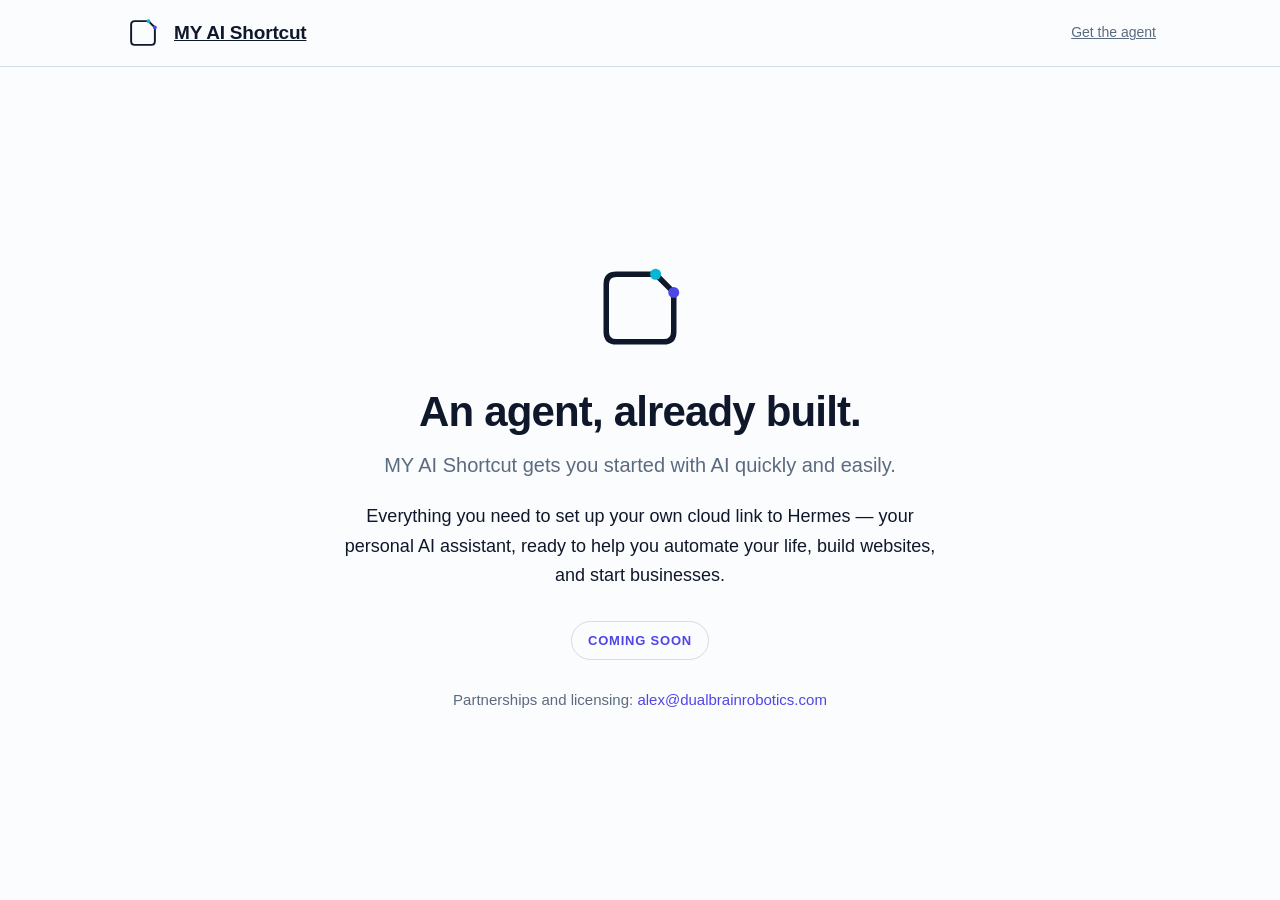
==== index.html @ 80eaa5cc "Add header lockup and hero mark" ====
<!DOCTYPE html>
<html lang="en">
<head>
<meta charset="utf-8" />
<meta name="viewport" content="width=device-width, initial-scale=1" />
<title>MY AI Shortcut — coming soon</title>
<meta name="description" content="MY AI Shortcut — an agent, already built. Coming soon." />
<style>
  :root {
    --ink: #0F172A;
    --muted: #5B6B7F;
    --hairline: #D3DCE8;
    --bg: #FBFCFE;
    --accent: #4F46E6;
  }
  * { box-sizing: border-box; }
  body {
    margin: 0;
    background: var(--bg);
    color: var(--ink);
    font-family: -apple-system, BlinkMacSystemFont, "Segoe UI", Roboto, Helvetica, Arial, sans-serif;
    font-size: 17px;
    line-height: 1.65;
    -webkit-font-smoothing: antialiased;
  }
  header { border-bottom: 1px solid var(--hairline); }
  .nav {
    max-width: 1080px; margin: 0 auto; padding: 14px 24px;
    display: flex; align-items: center; justify-content: space-between; gap: 16px;
  }
  .brand { display: flex; align-items: center; gap: 12px; color: var(--ink); font-weight: 700; font-size: 19px; letter-spacing: -0.01em; }
  .brand:hover { text-decoration: none; }
  .brand .mark { width: 38px; height: 38px; display: block; }
  .links { font-size: 14px; }
  .links a { color: var(--muted); }
  .links a:hover { color: var(--ink); }
  main {
    min-height: calc(100vh - 67px);
    display: flex; align-items: center; justify-content: center;
    padding: 48px 24px;
  }
  .card { text-align: center; max-width: 620px; }
  .hero-mark { width: 108px; height: 108px; display: block; margin: 0 auto 26px; }
  h1 { font-size: 42px; line-height: 1.12; letter-spacing: -0.02em; margin: 0 0 14px; }
  .tagline { color: var(--muted); font-size: 20px; margin: 0 0 20px; }
  .concept { font-size: 18px; margin: 0 0 30px; }
  .soon {
    display: inline-block; font-size: 13px; font-weight: 600;
    letter-spacing: 0.06em; text-transform: uppercase; color: var(--accent);
    border: 1px solid var(--hairline); border-radius: 999px; padding: 8px 16px; margin: 0 0 28px;
  }
  .contact { color: var(--muted); font-size: 15px; margin: 0; }
  .contact a { color: var(--accent); text-decoration: none; }
</style>
</head>
<body>
  <header>
    <div class="nav">
      <a class="brand" href="#top">
        <svg class="mark" viewBox="0 0 512 512" aria-hidden="true">
          <path d="M 144 96 H 330 L 416 182 V 368 Q 416 416 368 416 H 144 Q 96 416 96 368 V 144 Q 96 96 144 96 Z"
                fill="none" stroke="#0F172A" stroke-width="26" stroke-linejoin="round"/>
          <circle cx="330" cy="96" r="26" fill="#06B7D4"/>
          <circle cx="416" cy="182" r="26" fill="#4F46E6"/>
        </svg>
        <span>MY AI Shortcut</span>
      </a>
      <nav class="links"><a href="#get">Get the agent</a></nav>
    </div>
  </header>
  <main id="top">
    <div class="card">
      <svg class="hero-mark" viewBox="0 0 512 512" aria-hidden="true">
        <path d="M 144 96 H 330 L 416 182 V 368 Q 416 416 368 416 H 144 Q 96 416 96 368 V 144 Q 96 96 144 96 Z"
              fill="none" stroke="#0F172A" stroke-width="26" stroke-linejoin="round"/>
        <circle cx="330" cy="96" r="26" fill="#06B7D4"/>
        <circle cx="416" cy="182" r="26" fill="#4F46E6"/>
      </svg>
      <h1 id="get">An agent, already built.</h1>
      <p class="tagline">MY AI Shortcut gets you started with AI quickly and easily.</p>
      <p class="concept">Everything you need to set up your own cloud link to Hermes — your
        personal AI assistant, ready to help you automate your life, build websites, and
        start businesses.</p>
      <span class="soon">Coming soon</span>
      <p class="contact">Partnerships and licensing: <a href="mailto:alex@dualbrainrobotics.com">alex@dualbrainrobotics.com</a></p>
    </div>
  </main>
</body>
</html>
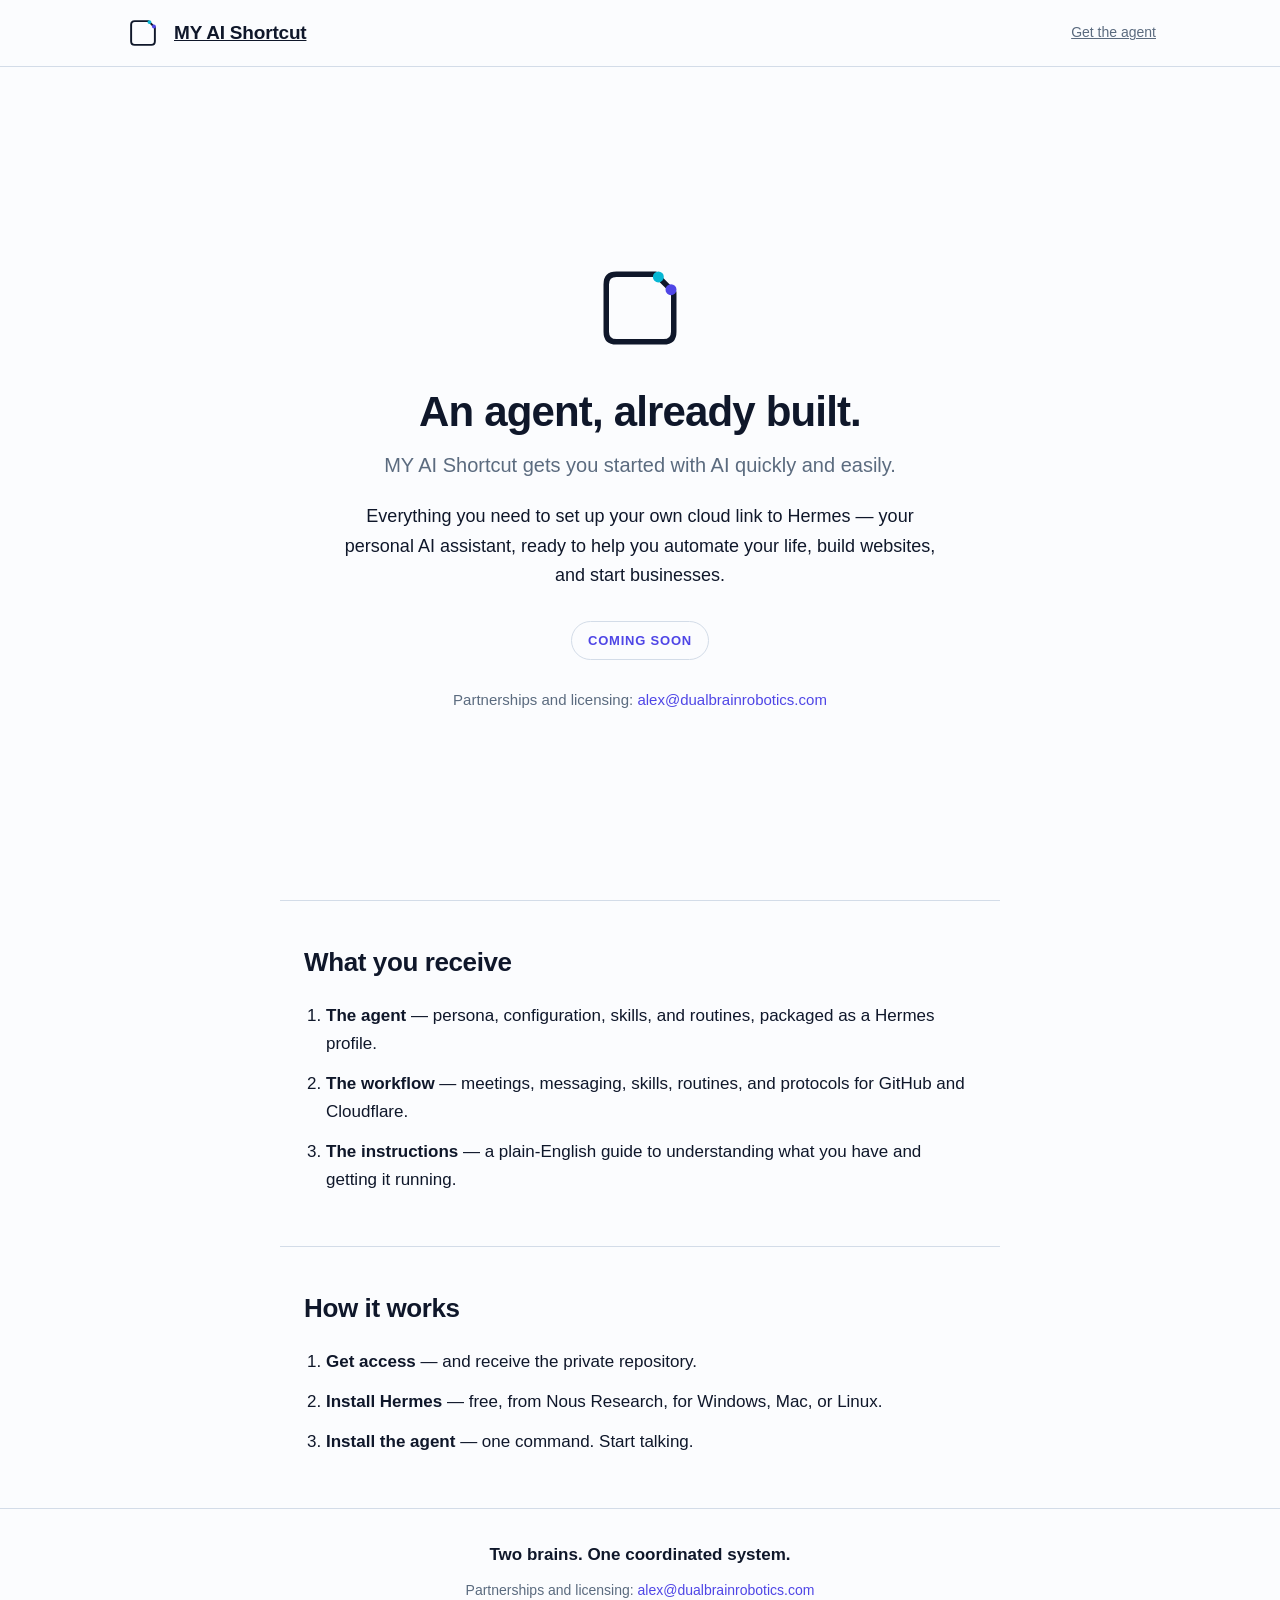
==== commit 5d9fb963: "Refined mark dots; add receive/how-it-works sections" ====
--- a/index.html
+++ b/index.html
@@ -51,6 +51,14 @@
   }
   .contact { color: var(--muted); font-size: 15px; margin: 0; }
   .contact a { color: var(--accent); text-decoration: none; }
+  .block { max-width: 720px; margin: 0 auto; padding: 40px 24px; border-top: 1px solid var(--hairline); }
+  .block h2 { font-size: 26px; letter-spacing: -0.015em; margin: 0 0 18px; }
+  .block ol { margin: 0; padding-left: 22px; }
+  .block li { margin: 0 0 12px; }
+  footer { border-top: 1px solid var(--hairline); padding: 32px 24px 48px; text-align: center; }
+  .slogan { font-weight: 700; margin: 0 0 10px; }
+  .foot-contact { color: var(--muted); font-size: 14px; margin: 0; }
+  .foot-contact a { color: var(--accent); text-decoration: none; }
 </style>
 </head>
 <body>
@@ -60,8 +68,8 @@
         <svg class="mark" viewBox="0 0 512 512" aria-hidden="true">
           <path d="M 144 96 H 330 L 416 182 V 368 Q 416 416 368 416 H 144 Q 96 416 96 368 V 144 Q 96 96 144 96 Z"
                 fill="none" stroke="#0F172A" stroke-width="26" stroke-linejoin="round"/>
-          <circle cx="330" cy="96" r="26" fill="#06B7D4"/>
-          <circle cx="416" cy="182" r="26" fill="#4F46E6"/>
+          <circle cx="343" cy="109" r="26" fill="#06B7D4"/>
+          <circle cx="403" cy="169" r="26" fill="#4F46E6"/>
         </svg>
         <span>MY AI Shortcut</span>
       </a>
@@ -73,8 +81,8 @@
       <svg class="hero-mark" viewBox="0 0 512 512" aria-hidden="true">
         <path d="M 144 96 H 330 L 416 182 V 368 Q 416 416 368 416 H 144 Q 96 416 96 368 V 144 Q 96 96 144 96 Z"
               fill="none" stroke="#0F172A" stroke-width="26" stroke-linejoin="round"/>
-        <circle cx="330" cy="96" r="26" fill="#06B7D4"/>
-        <circle cx="416" cy="182" r="26" fill="#4F46E6"/>
+        <circle cx="343" cy="109" r="26" fill="#06B7D4"/>
+        <circle cx="403" cy="169" r="26" fill="#4F46E6"/>
       </svg>
       <h1 id="get">An agent, already built.</h1>
       <p class="tagline">MY AI Shortcut gets you started with AI quickly and easily.</p>
@@ -85,5 +93,28 @@
       <p class="contact">Partnerships and licensing: <a href="mailto:alex@dualbrainrobotics.com">alex@dualbrainrobotics.com</a></p>
     </div>
   </main>
+
+  <section class="block">
+    <h2>What you receive</h2>
+    <ol>
+      <li><strong>The agent</strong> — persona, configuration, skills, and routines, packaged as a Hermes profile.</li>
+      <li><strong>The workflow</strong> — meetings, messaging, skills, routines, and protocols for GitHub and Cloudflare.</li>
+      <li><strong>The instructions</strong> — a plain-English guide to understanding what you have and getting it running.</li>
+    </ol>
+  </section>
+
+  <section class="block">
+    <h2>How it works</h2>
+    <ol>
+      <li><strong>Get access</strong> — and receive the private repository.</li>
+      <li><strong>Install Hermes</strong> — free, from Nous Research, for Windows, Mac, or Linux.</li>
+      <li><strong>Install the agent</strong> — one command. Start talking.</li>
+    </ol>
+  </section>
+
+  <footer>
+    <p class="slogan">Two brains. One coordinated system.</p>
+    <p class="foot-contact">Partnerships and licensing: <a href="mailto:alex@dualbrainrobotics.com">alex@dualbrainrobotics.com</a></p>
+  </footer>
 </body>
 </html>
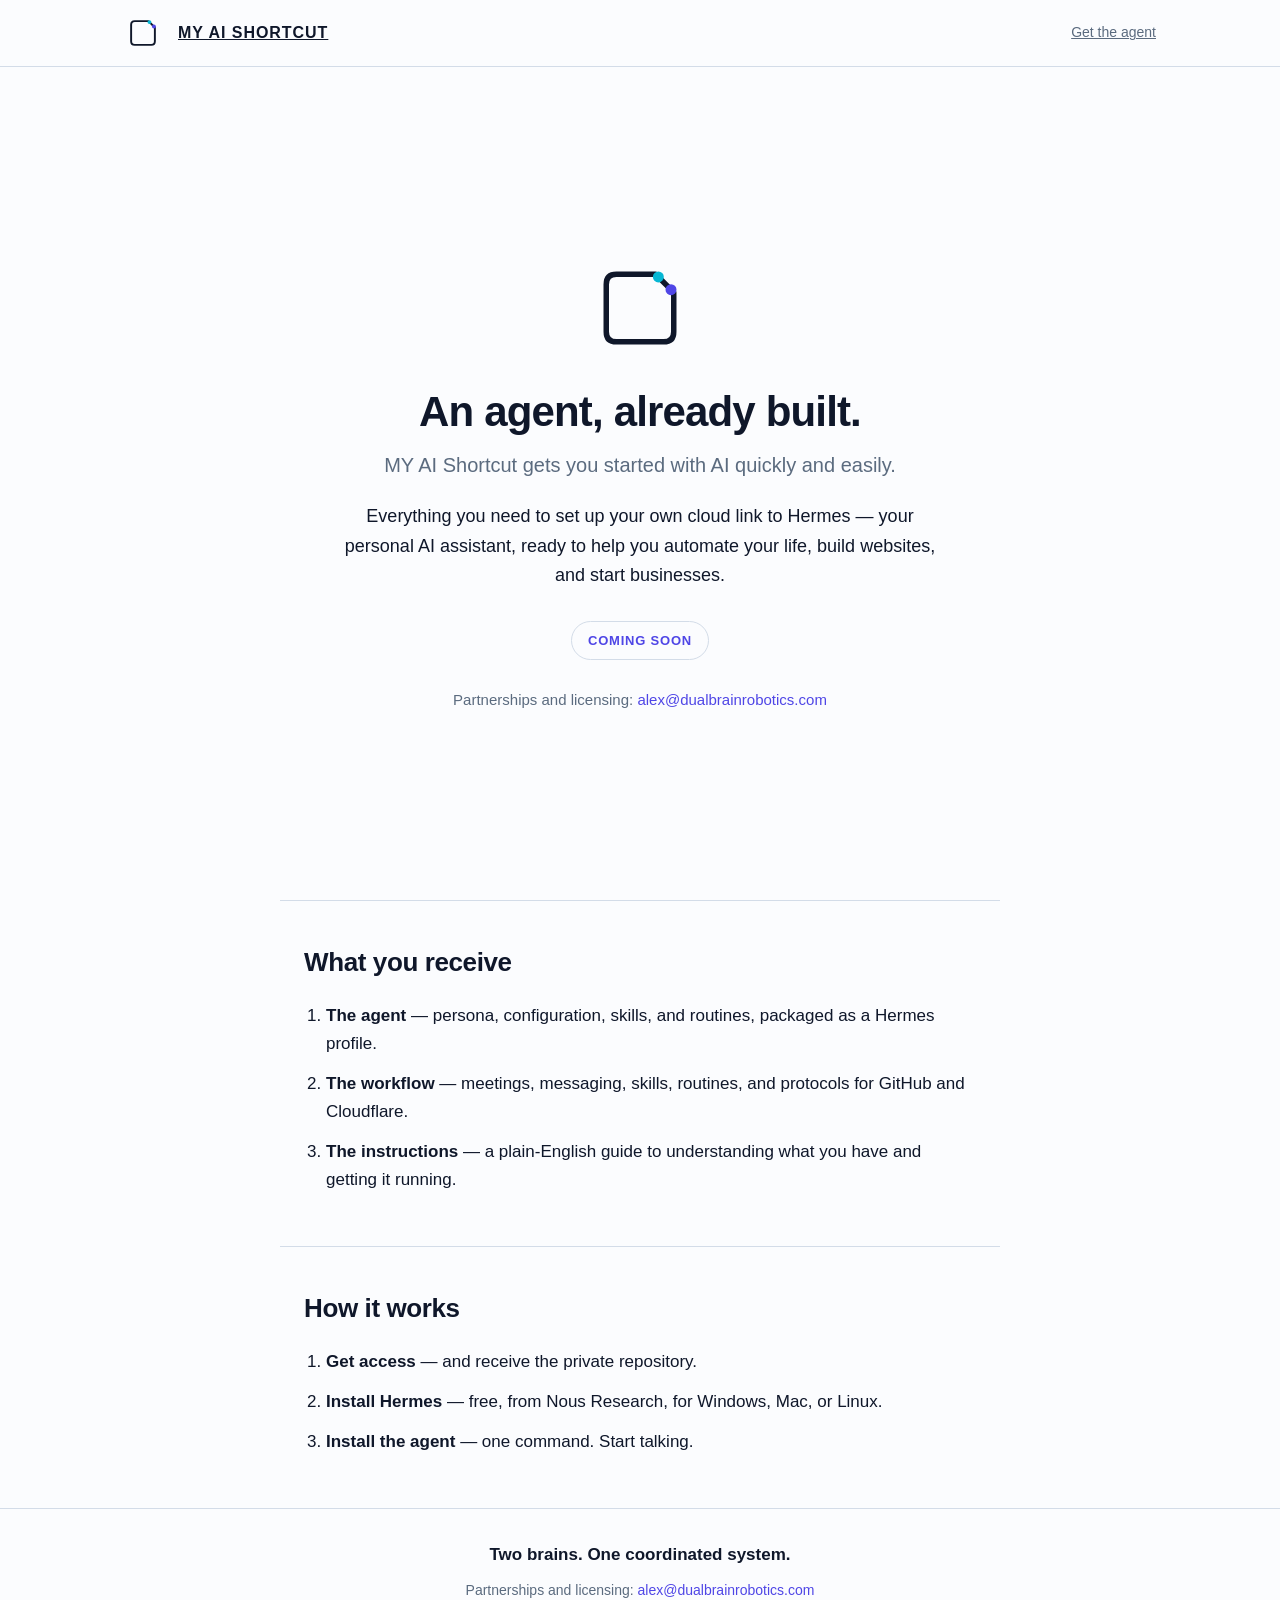
==== commit 260eb300: "Header wordmark to uppercase, matching the lockup" ====
--- a/index.html
+++ b/index.html
@@ -28,7 +28,7 @@
     max-width: 1080px; margin: 0 auto; padding: 14px 24px;
     display: flex; align-items: center; justify-content: space-between; gap: 16px;
   }
-  .brand { display: flex; align-items: center; gap: 12px; color: var(--ink); font-weight: 700; font-size: 19px; letter-spacing: -0.01em; }
+  .brand { display: flex; align-items: center; gap: 16px; color: var(--ink); font-weight: 700; font-size: 16px; letter-spacing: 0.06em; }
   .brand:hover { text-decoration: none; }
   .brand .mark { width: 38px; height: 38px; display: block; }
   .links { font-size: 14px; }
@@ -71,7 +71,7 @@
           <circle cx="343" cy="109" r="26" fill="#06B7D4"/>
           <circle cx="403" cy="169" r="26" fill="#4F46E6"/>
         </svg>
-        <span>MY AI Shortcut</span>
+        <span>MY AI SHORTCUT</span>
       </a>
       <nav class="links"><a href="#get">Get the agent</a></nav>
     </div>
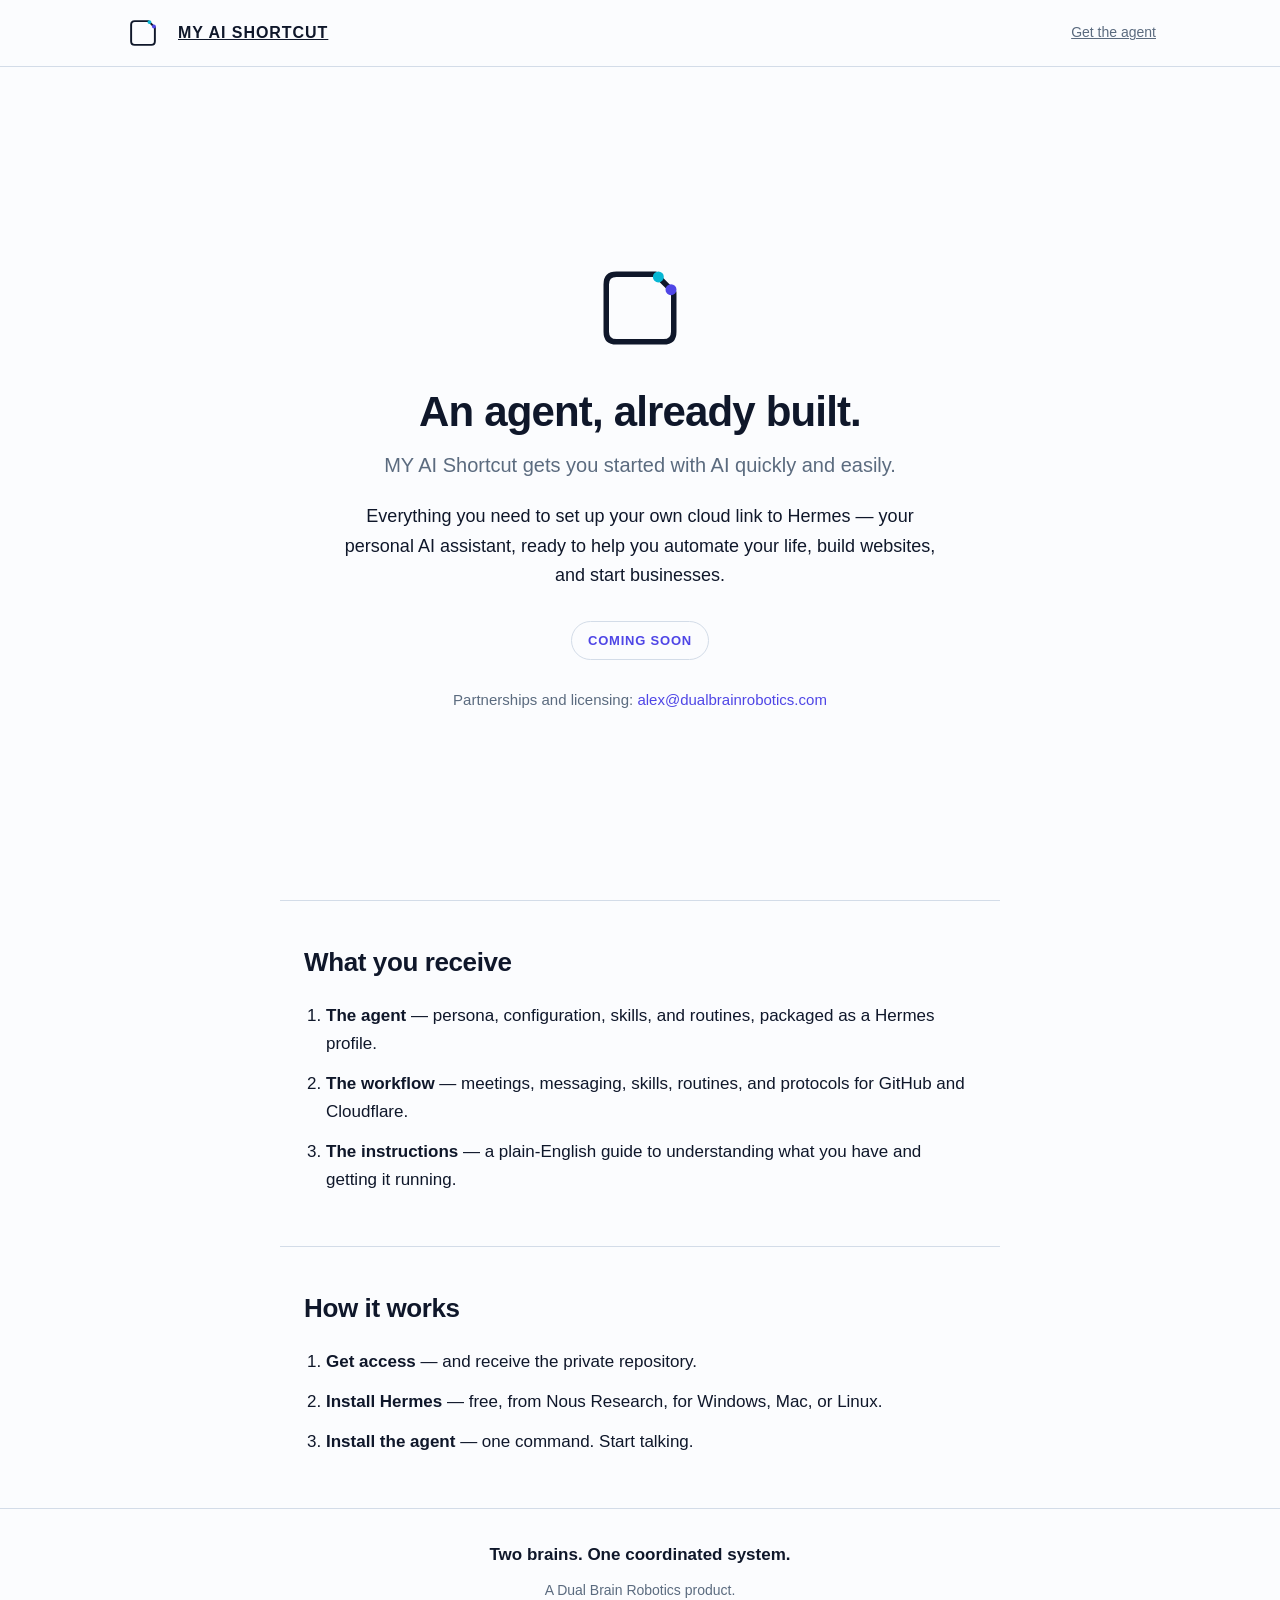
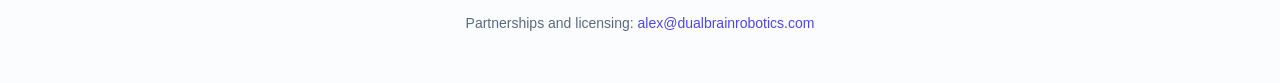
==== commit bc159209: "Footer: A Dual Brain Robotics product" ====
--- a/index.html
+++ b/index.html
@@ -57,6 +57,7 @@
   .block li { margin: 0 0 12px; }
   footer { border-top: 1px solid var(--hairline); padding: 32px 24px 48px; text-align: center; }
   .slogan { font-weight: 700; margin: 0 0 10px; }
+  .foot-product { color: var(--muted); font-size: 14px; margin: 0 0 10px; }
   .foot-contact { color: var(--muted); font-size: 14px; margin: 0; }
   .foot-contact a { color: var(--accent); text-decoration: none; }
 </style>
@@ -114,6 +115,7 @@
 
   <footer>
     <p class="slogan">Two brains. One coordinated system.</p>
+    <p class="foot-product">A Dual Brain Robotics product.</p>
     <p class="foot-contact">Partnerships and licensing: <a href="mailto:alex@dualbrainrobotics.com">alex@dualbrainrobotics.com</a></p>
   </footer>
 </body>
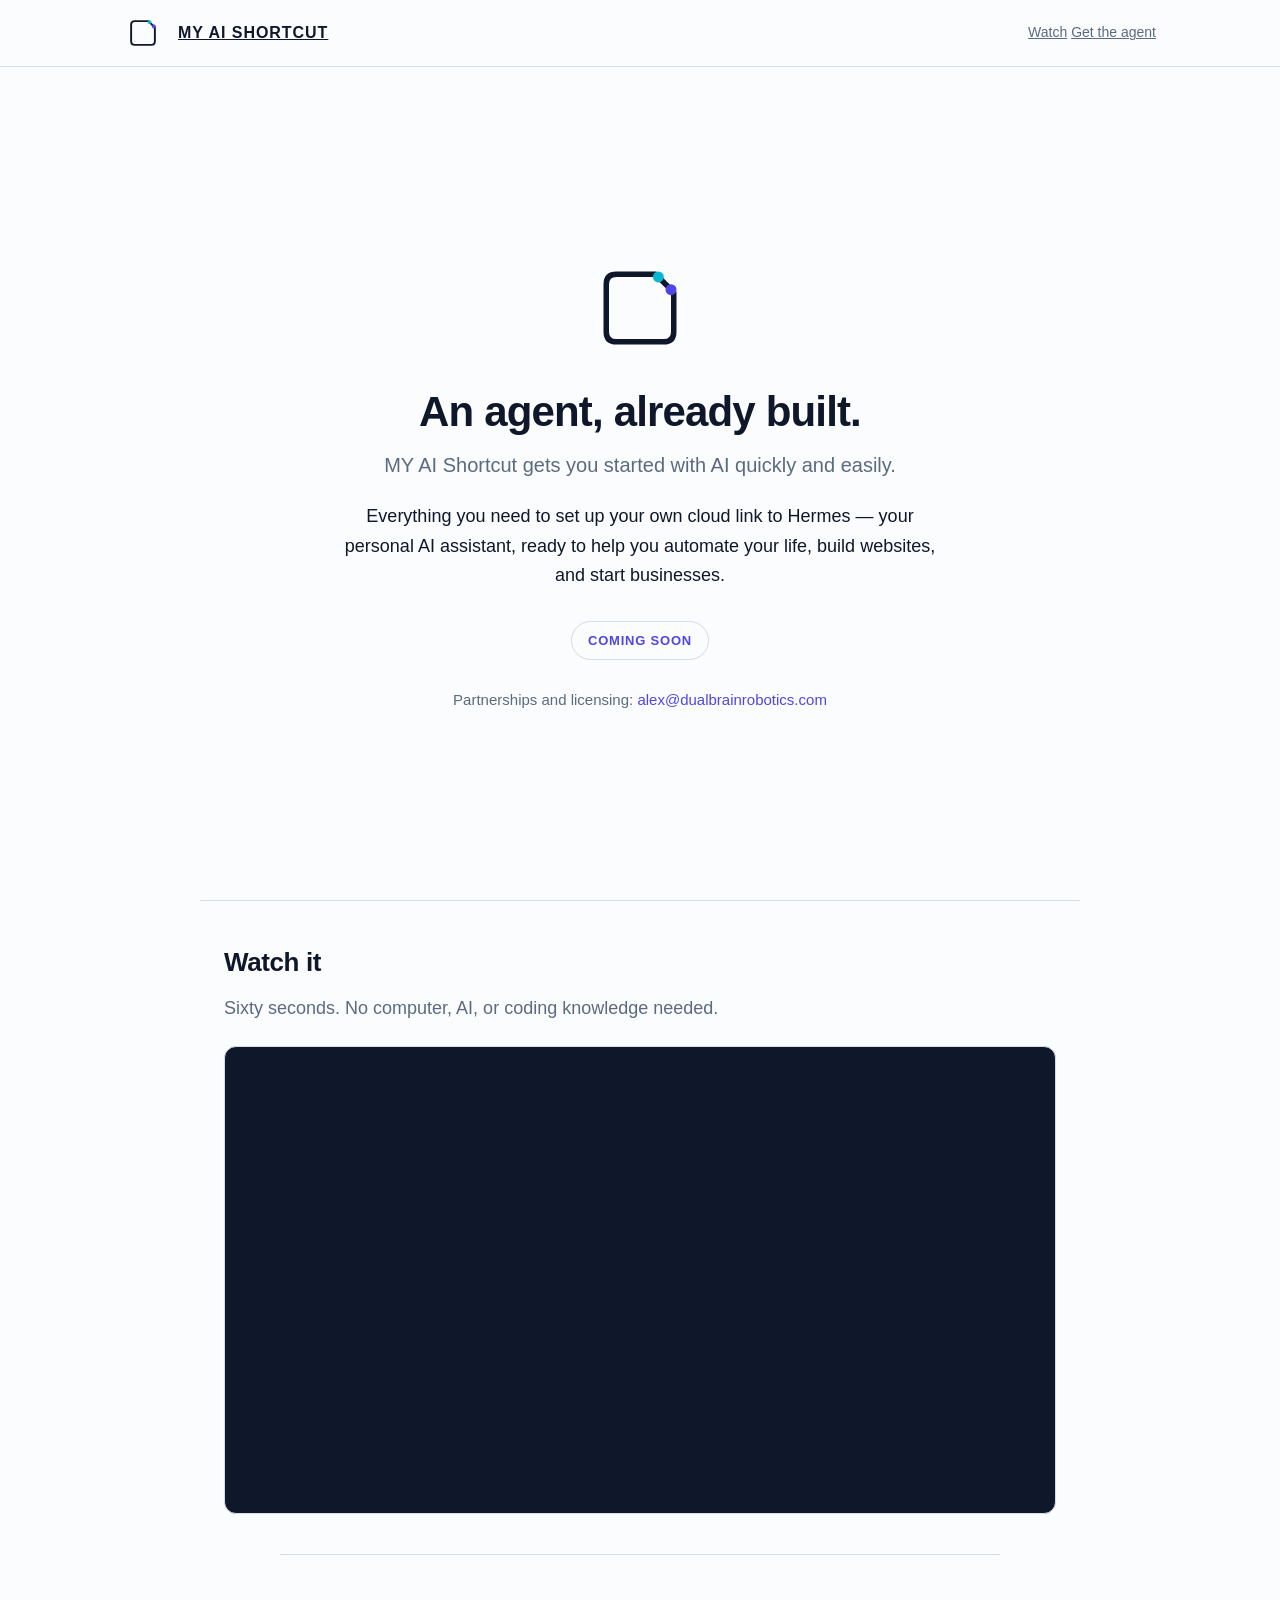
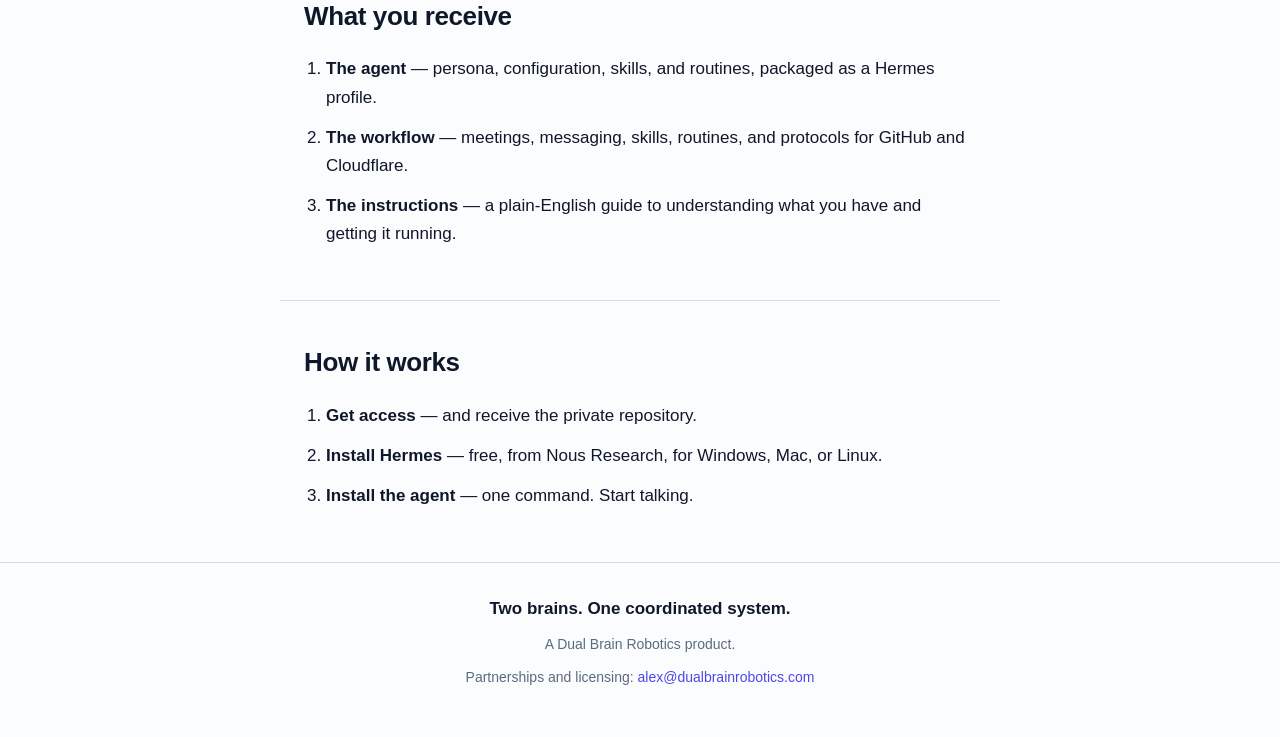
==== commit e7c20ac7: "Add the 60-second explainer to the page; refresh title and meta" ====
--- a/index.html
+++ b/index.html
@@ -3,8 +3,8 @@
 <head>
 <meta charset="utf-8" />
 <meta name="viewport" content="width=device-width, initial-scale=1" />
-<title>MY AI Shortcut — coming soon</title>
-<meta name="description" content="MY AI Shortcut — an agent, already built. Coming soon." />
+<title>MY AI Shortcut — an agent, already built</title>
+<meta name="description" content="MY AI Shortcut is the DBRA agent, packaged as a Hermes profile, with a plain-English guide. Get started with AI quickly and easily." />
 <style>
   :root {
     --ink: #0F172A;
@@ -55,6 +55,13 @@
   .block h2 { font-size: 26px; letter-spacing: -0.015em; margin: 0 0 18px; }
   .block ol { margin: 0; padding-left: 22px; }
   .block li { margin: 0 0 12px; }
+  #watch { max-width: 880px; }
+  .block-sub { color: var(--muted); font-size: 18px; margin: -8px 0 22px; }
+  .video {
+    position: relative; width: 100%; aspect-ratio: 16 / 9;
+    border: 1px solid var(--hairline); border-radius: 12px; overflow: hidden; background: #0F172A;
+  }
+  .video iframe { position: absolute; inset: 0; width: 100%; height: 100%; border: 0; display: block; }
   footer { border-top: 1px solid var(--hairline); padding: 32px 24px 48px; text-align: center; }
   .slogan { font-weight: 700; margin: 0 0 10px; }
   .foot-product { color: var(--muted); font-size: 14px; margin: 0 0 10px; }
@@ -74,7 +81,7 @@
         </svg>
         <span>MY AI SHORTCUT</span>
       </a>
-      <nav class="links"><a href="#get">Get the agent</a></nav>
+      <nav class="links"><a href="#watch">Watch</a> <a href="#get">Get the agent</a></nav>
     </div>
   </header>
   <main id="top">
@@ -94,6 +101,16 @@
       <p class="contact">Partnerships and licensing: <a href="mailto:alex@dualbrainrobotics.com">alex@dualbrainrobotics.com</a></p>
     </div>
   </main>
+
+  <section class="block" id="watch">
+    <h2>Watch it</h2>
+    <p class="block-sub">Sixty seconds. No computer, AI, or coding knowledge needed.</p>
+    <div class="video">
+      <iframe src="https://www.youtube-nocookie.com/embed/ICLQLfjiiR8" title="MY AI Shortcut — 60-second explainer"
+              frameborder="0" loading="lazy" allowfullscreen referrerpolicy="strict-origin-when-cross-origin"
+              allow="accelerometer; autoplay; clipboard-write; encrypted-media; gyroscope; picture-in-picture; web-share"></iframe>
+    </div>
+  </section>
 
   <section class="block">
     <h2>What you receive</h2>
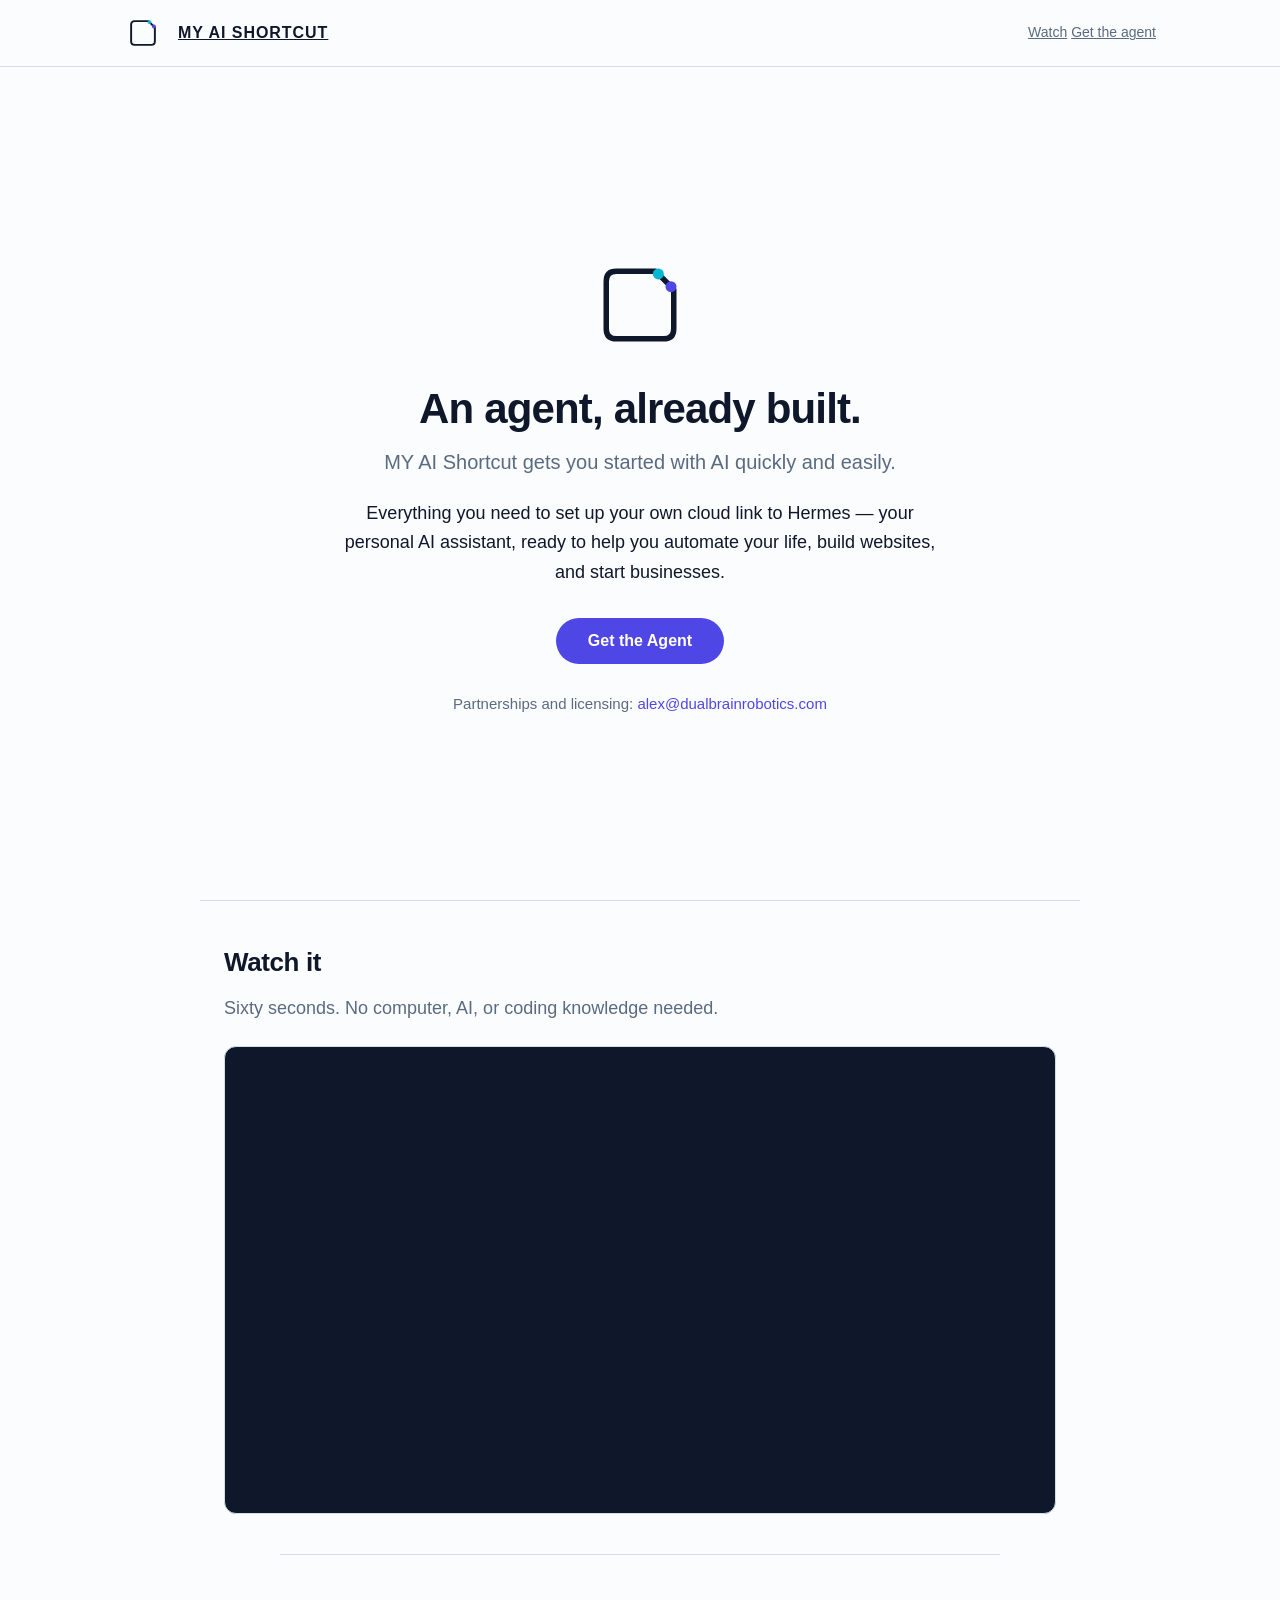
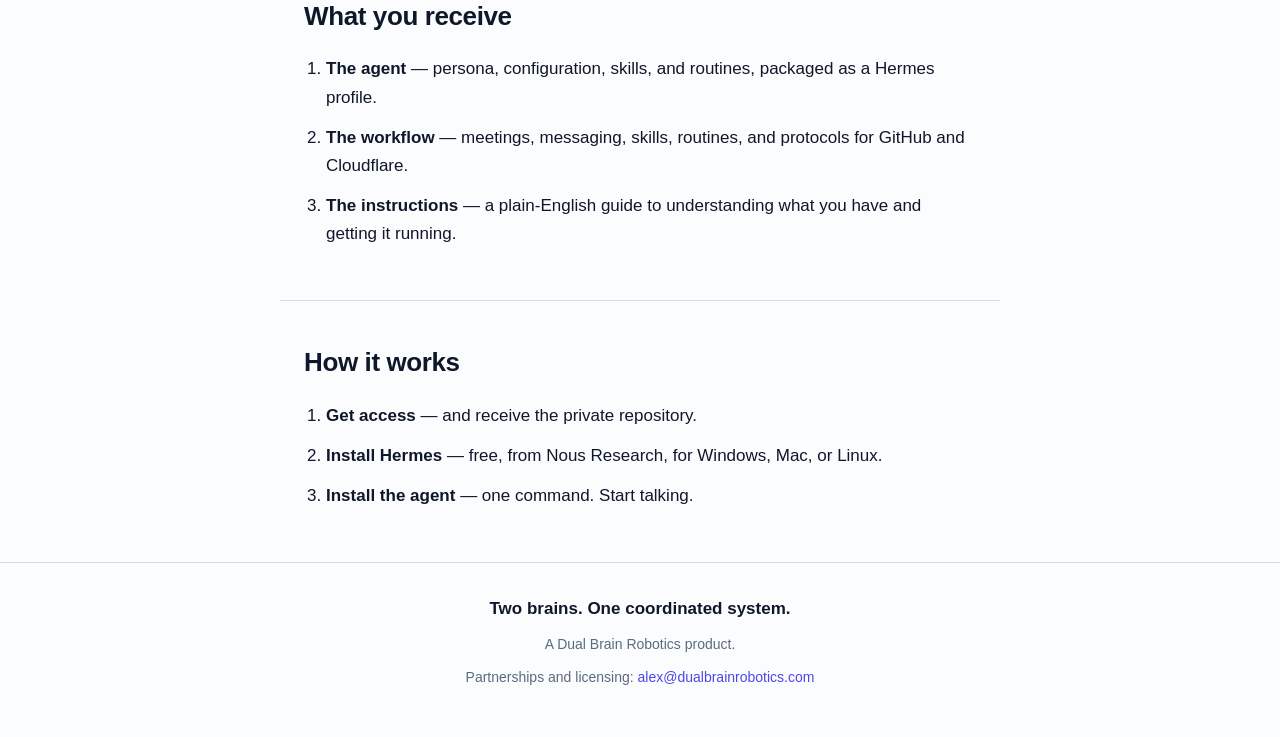
==== commit 054c0fdb: "Replace 'Coming soon' with a 'Get the Agent' buy button (Stripe link pending)" ====
--- a/index.html
+++ b/index.html
@@ -44,11 +44,13 @@
   h1 { font-size: 42px; line-height: 1.12; letter-spacing: -0.02em; margin: 0 0 14px; }
   .tagline { color: var(--muted); font-size: 20px; margin: 0 0 20px; }
   .concept { font-size: 18px; margin: 0 0 30px; }
-  .soon {
-    display: inline-block; font-size: 13px; font-weight: 600;
-    letter-spacing: 0.06em; text-transform: uppercase; color: var(--accent);
-    border: 1px solid var(--hairline); border-radius: 999px; padding: 8px 16px; margin: 0 0 28px;
+  .buy {
+    display: inline-block; font-family: inherit; font-size: 16px; font-weight: 700;
+    color: #fff; background: var(--accent);
+    border: 0; border-radius: 999px; padding: 14px 32px; margin: 0 0 28px;
+    cursor: pointer; text-decoration: none;
   }
+  .buy:hover { background: #4338CA; }
   .contact { color: var(--muted); font-size: 15px; margin: 0; }
   .contact a { color: var(--accent); text-decoration: none; }
   .block { max-width: 720px; margin: 0 auto; padding: 40px 24px; border-top: 1px solid var(--hairline); }
@@ -97,7 +99,9 @@
       <p class="concept">Everything you need to set up your own cloud link to Hermes — your
         personal AI assistant, ready to help you automate your life, build websites, and
         start businesses.</p>
-      <span class="soon">Coming soon</span>
+      <!-- BUY BUTTON: when Stripe is ready, swap this for
+           <a class="buy" href="PASTE_STRIPE_PAYMENT_LINK">Get the Agent</a> -->
+      <button class="buy" type="button">Get the Agent</button>
       <p class="contact">Partnerships and licensing: <a href="mailto:alex@dualbrainrobotics.com">alex@dualbrainrobotics.com</a></p>
     </div>
   </main>
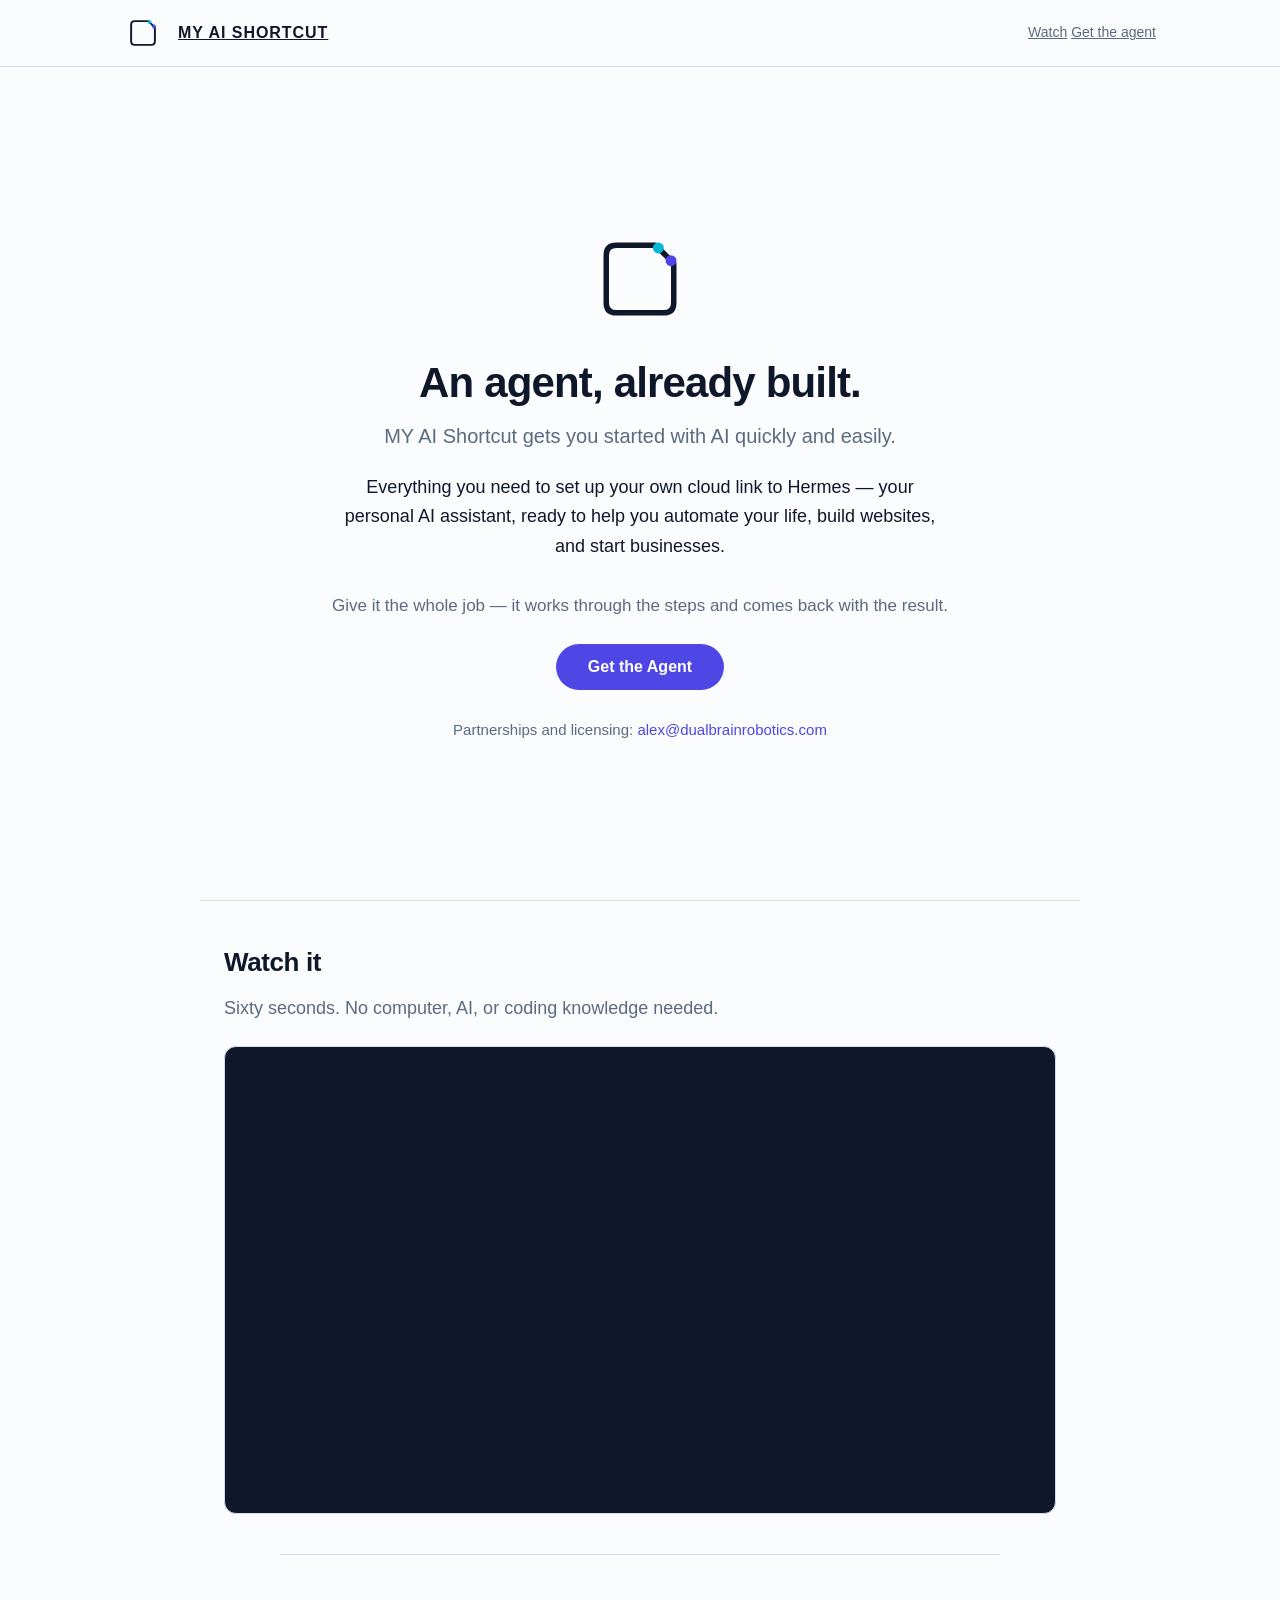
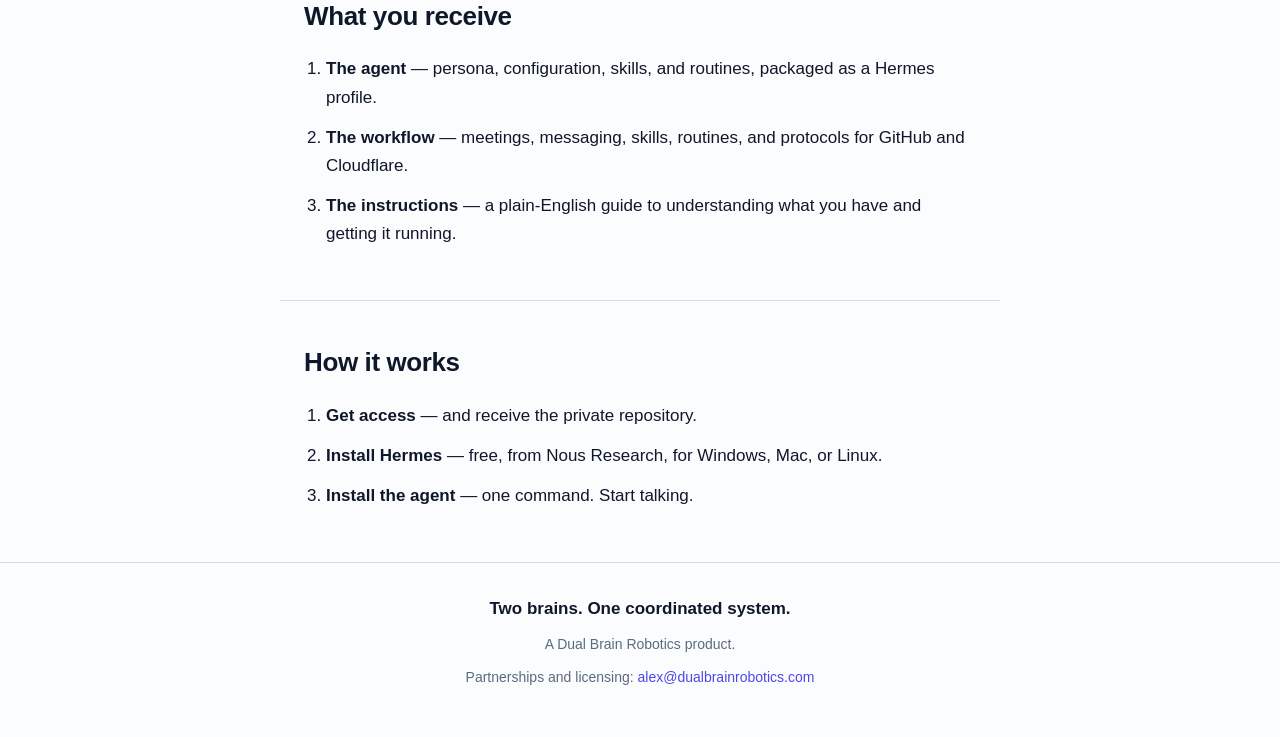
==== commit df8b3c40: "Add 'give it the whole job' line to the hero" ====
--- a/index.html
+++ b/index.html
@@ -51,6 +51,7 @@
     cursor: pointer; text-decoration: none;
   }
   .buy:hover { background: #4338CA; }
+  .hint { color: var(--muted); font-size: 17px; margin: 0 0 24px; }
   .contact { color: var(--muted); font-size: 15px; margin: 0; }
   .contact a { color: var(--accent); text-decoration: none; }
   .block { max-width: 720px; margin: 0 auto; padding: 40px 24px; border-top: 1px solid var(--hairline); }
@@ -99,6 +100,7 @@
       <p class="concept">Everything you need to set up your own cloud link to Hermes — your
         personal AI assistant, ready to help you automate your life, build websites, and
         start businesses.</p>
+      <p class="hint">Give it the whole job — it works through the steps and comes back with the result.</p>
       <!-- BUY BUTTON: when Stripe is ready, swap this for
            <a class="buy" href="PASTE_STRIPE_PAYMENT_LINK">Get the Agent</a> -->
       <button class="buy" type="button">Get the Agent</button>
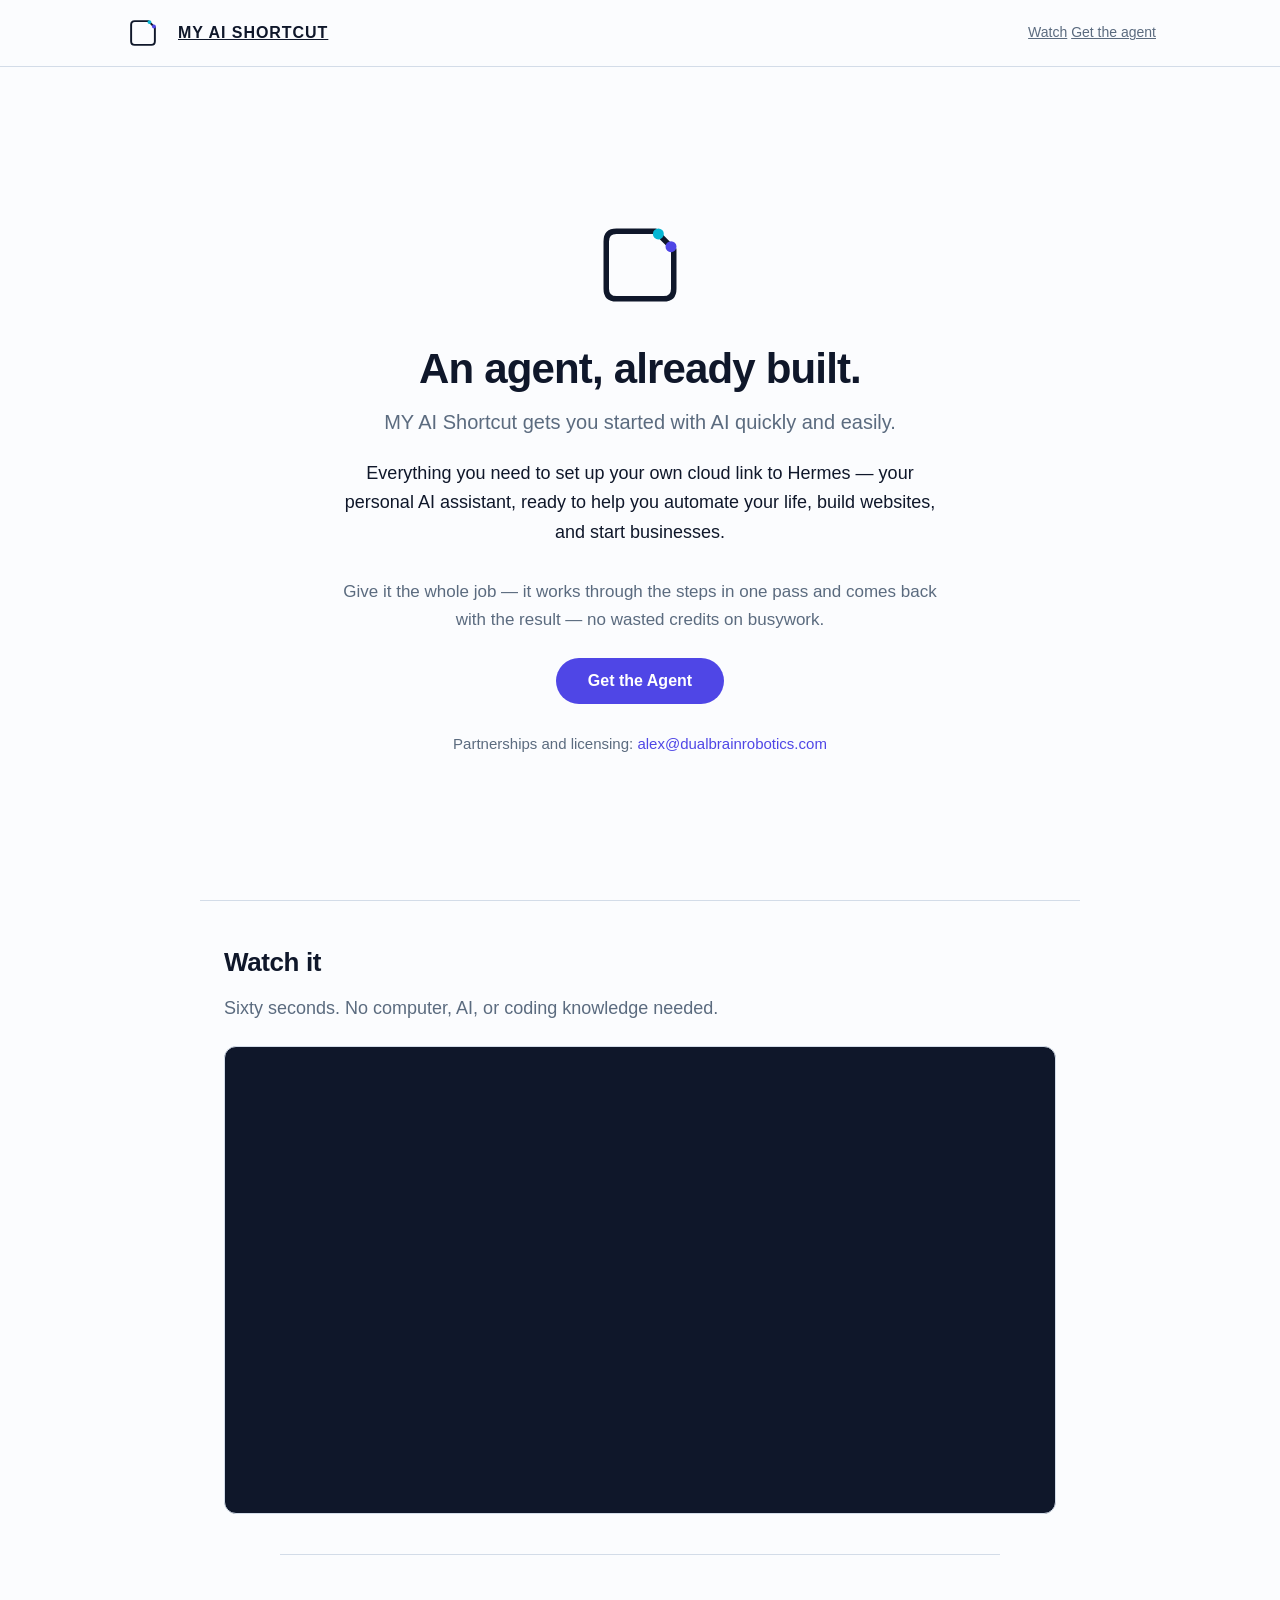
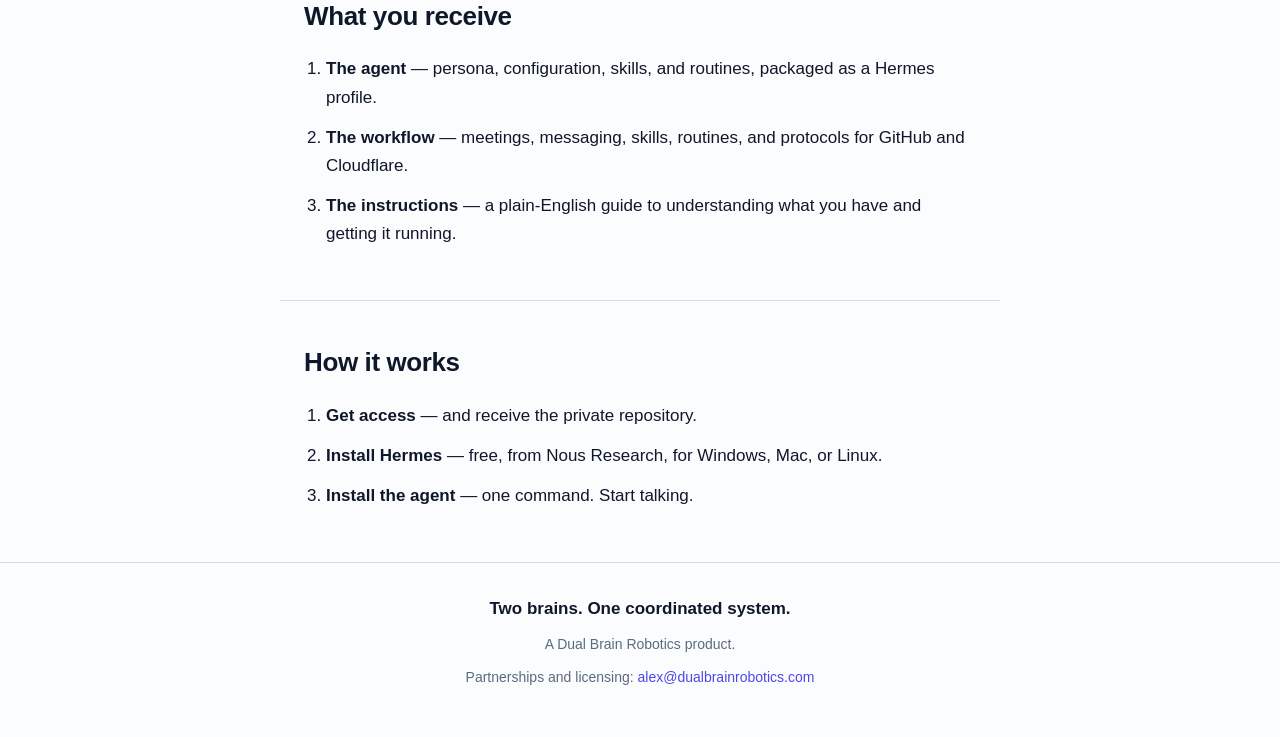
==== commit ae707824: "Hero line: add 'no wasted credits on busywork'" ====
--- a/index.html
+++ b/index.html
@@ -100,7 +100,7 @@
       <p class="concept">Everything you need to set up your own cloud link to Hermes — your
         personal AI assistant, ready to help you automate your life, build websites, and
         start businesses.</p>
-      <p class="hint">Give it the whole job — it works through the steps and comes back with the result.</p>
+      <p class="hint">Give it the whole job — it works through the steps in one pass and comes back with the result — no wasted credits on busywork.</p>
       <!-- BUY BUTTON: when Stripe is ready, swap this for
            <a class="buy" href="PASTE_STRIPE_PAYMENT_LINK">Get the Agent</a> -->
       <button class="buy" type="button">Get the Agent</button>
